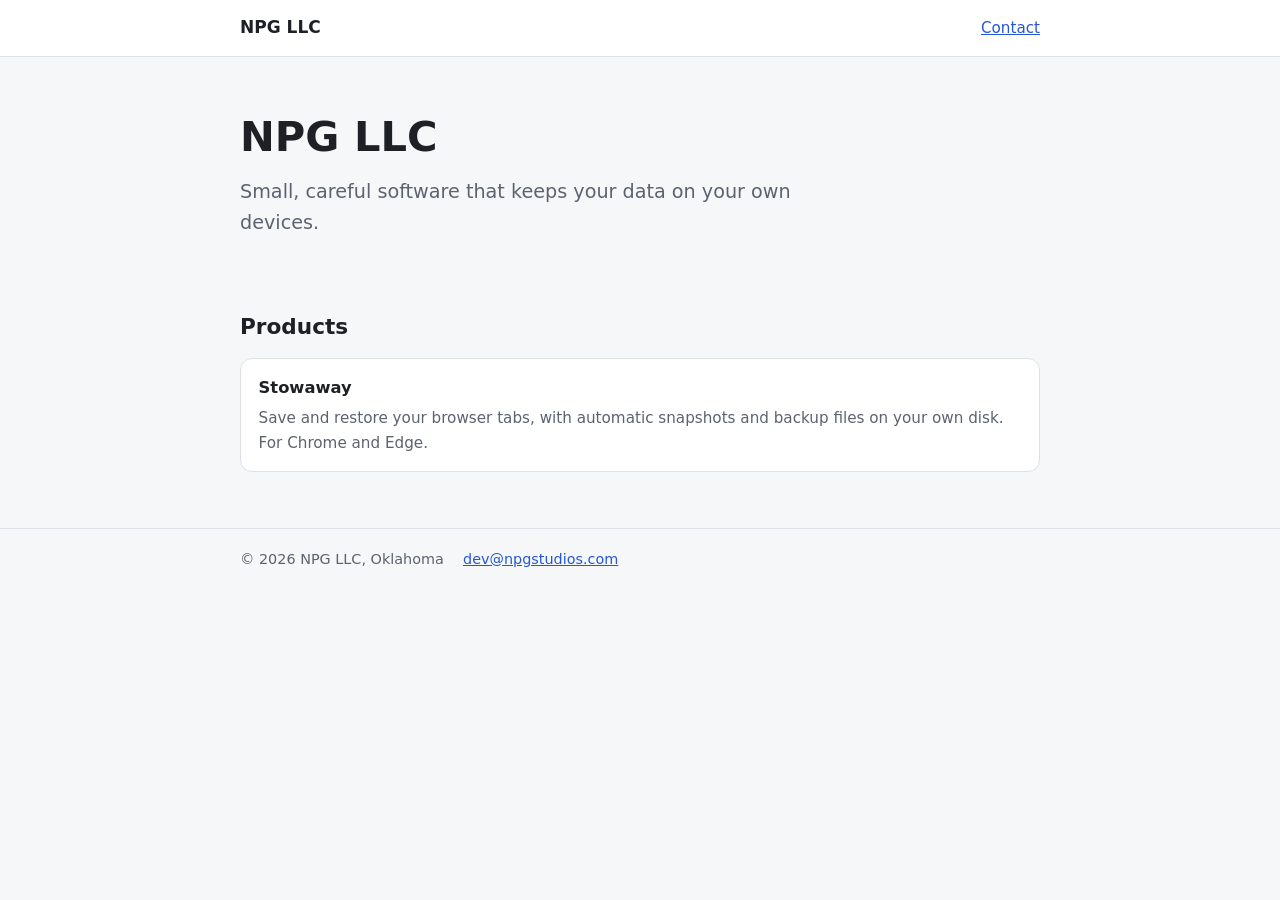
==== index.html @ 5749c26f "Initial site: NPG LLC home and Stowaway page Built from the product repository with npm run site:bui" ====
<!doctype html>
<html lang="en">
<head>
<meta charset="utf-8">
<meta name="viewport" content="width=device-width, initial-scale=1">
<title>NPG LLC</title>
<meta name="description" content="NPG LLC makes small, privacy-respecting browser software.">
<link rel="stylesheet" href="site.css">
</head>
<body>
<header class="site">
  <div class="wrap">
    <a class="brand" href="./">NPG LLC</a>
    <nav><a href="mailto:dev@npgstudios.com">Contact</a></nav>
  </div>
</header>

<main class="wrap">
  <section class="hero">
    <h1>NPG LLC</h1>
    <p class="lede">Small, careful software that keeps your data on your own devices.</p>
  </section>

  <h2>Products</h2>
  <div class="grid">
    <a class="card" href="stowaway/" style="text-decoration: none; color: inherit">
      <h3>Stowaway</h3>
      <p>Save and restore your browser tabs, with automatic snapshots and backup files on your own disk. For Chrome and Edge.</p>
    </a>
  </div>
</main>

<footer class="site">
  <div class="wrap">
    <span>© 2026 NPG LLC, Oklahoma</span>
    <a href="mailto:dev@npgstudios.com">dev@npgstudios.com</a>
  </div>
</footer>
</body>
</html>
---- site.css ----
:root {
  color-scheme: light dark;
  --bg: #f6f7f9;
  --surface: #ffffff;
  --text: #1d2025;
  --muted: #5c6370;
  --border: #dde1e7;
  --accent: #2457d6;
  --accent-soft: #e8eefc;
}

@media (prefers-color-scheme: dark) {
  :root {
    --bg: #15171b;
    --surface: #1d2025;
    --text: #e8eaed;
    --muted: #a2a8b2;
    --border: #343941;
    --accent: #7ea3ff;
    --accent-soft: #24304a;
  }
}

* {
  box-sizing: border-box;
}

body {
  margin: 0;
  background: var(--bg);
  color: var(--text);
  font: 17px/1.6 system-ui, -apple-system, 'Segoe UI', Roboto, sans-serif;
}

a {
  color: var(--accent);
}

.wrap {
  max-width: 52rem;
  margin: 0 auto;
  padding: 0 1rem;
}

header.site {
  border-bottom: 1px solid var(--border);
  background: var(--surface);
}

header.site .wrap {
  display: flex;
  align-items: center;
  justify-content: space-between;
  gap: 1rem;
  padding-top: 0.9rem;
  padding-bottom: 0.9rem;
}

header.site .brand {
  font-weight: 650;
  color: var(--text);
  text-decoration: none;
}

header.site nav {
  display: flex;
  gap: 1rem;
  font-size: 0.95rem;
}

.hero {
  padding: 3.5rem 0 2rem;
}

.hero .title {
  display: flex;
  align-items: center;
  gap: 1rem;
}

.hero img {
  width: 64px;
  height: 64px;
}

h1 {
  font-size: clamp(1.9rem, 5vw, 2.6rem);
  line-height: 1.15;
  margin: 0;
}

.lede {
  font-size: 1.2rem;
  color: var(--muted);
  max-width: 38rem;
  margin: 1rem 0 0;
}

.get {
  margin-top: 1.5rem;
  display: inline-block;
  padding: 0.6rem 1rem;
  border-radius: 10px;
  background: var(--accent-soft);
  color: var(--text);
  font-size: 0.95rem;
}

h2 {
  font-size: 1.35rem;
  margin: 2.5rem 0 0.8rem;
}

.grid {
  display: grid;
  grid-template-columns: repeat(auto-fit, minmax(15rem, 1fr));
  gap: 0.9rem;
}

.card {
  background: var(--surface);
  border: 1px solid var(--border);
  border-radius: 12px;
  padding: 1rem 1.1rem;
}

.card h3 {
  font-size: 1.02rem;
  margin: 0 0 0.35rem;
}

.card p {
  margin: 0;
  color: var(--muted);
  font-size: 0.95rem;
}

.note {
  color: var(--muted);
  font-size: 0.92rem;
}

footer.site {
  margin-top: 3.5rem;
  border-top: 1px solid var(--border);
  padding: 1.2rem 0 2.5rem;
  color: var(--muted);
  font-size: 0.9rem;
}

footer.site .wrap {
  display: flex;
  flex-wrap: wrap;
  gap: 0.4rem 1.2rem;
}
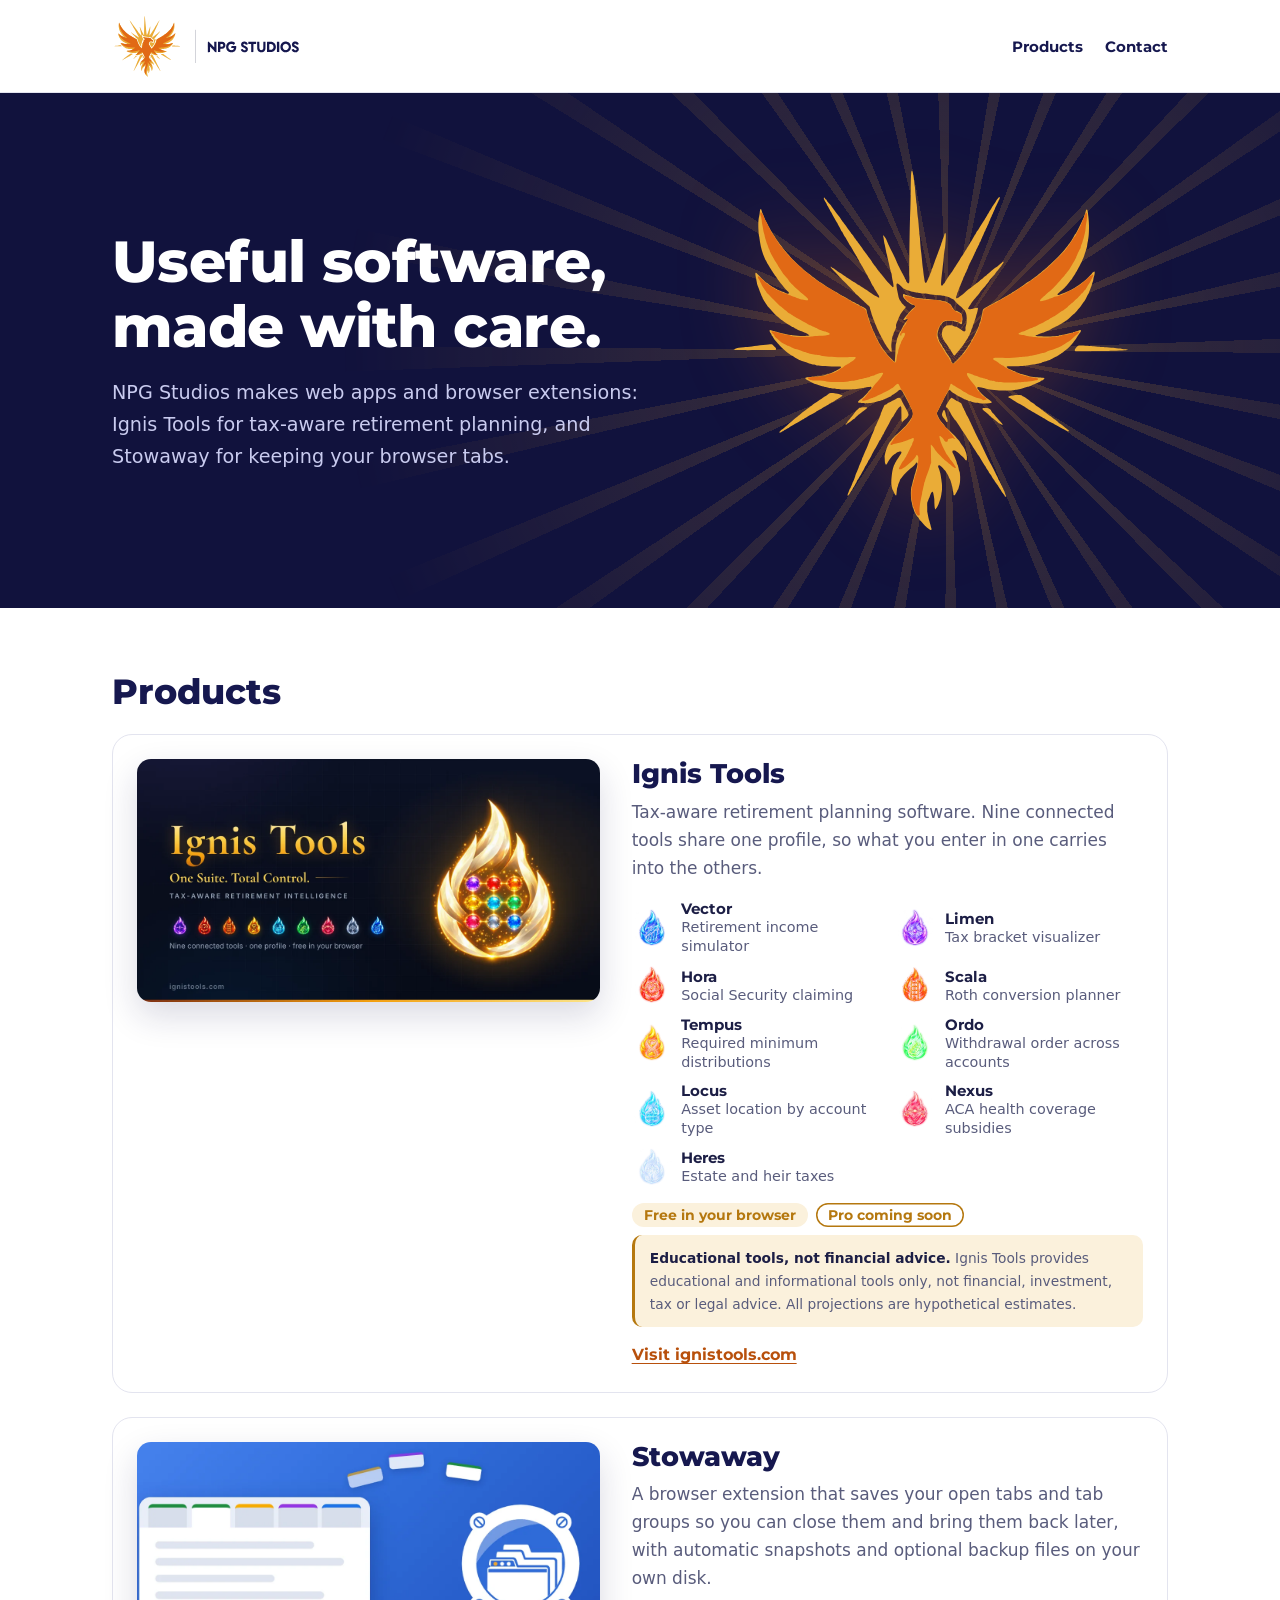
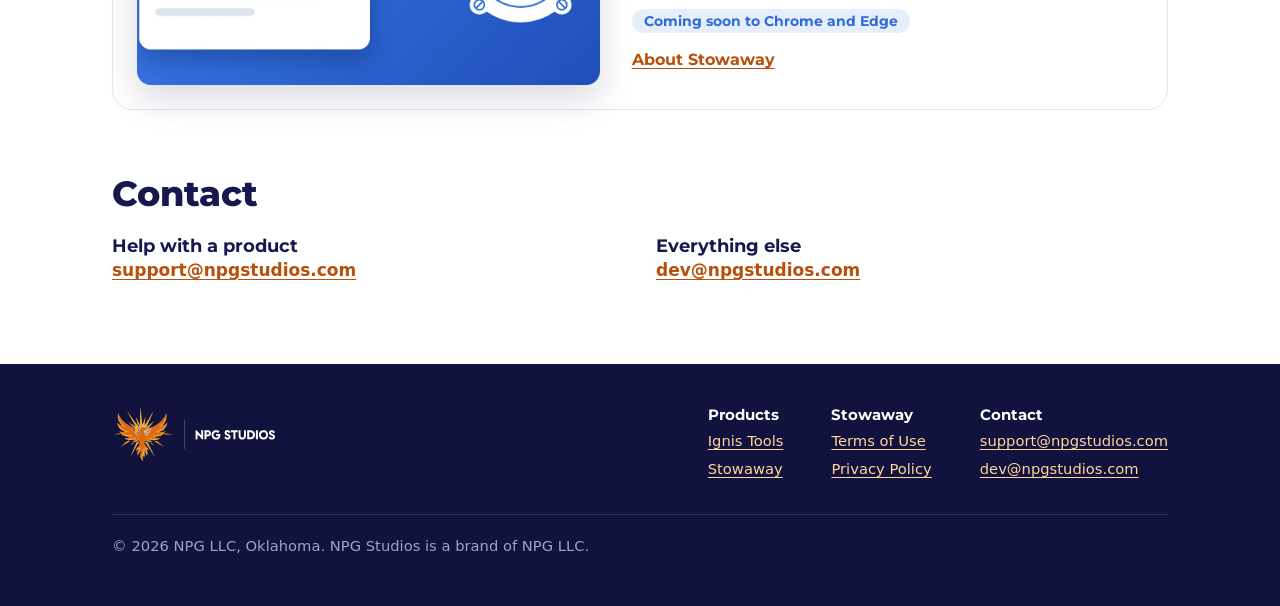
==== commit a618e8ab: "NPG Studios design: logo, theme, Ignis Tools and Stowaway Built from the product repository with npm" ====
--- a/index.html
+++ b/index.html
@@ -3,37 +3,102 @@
 <head>
 <meta charset="utf-8">
 <meta name="viewport" content="width=device-width, initial-scale=1">
-<title>NPG LLC</title>
-<meta name="description" content="NPG LLC makes small, privacy-respecting browser software.">
-<link rel="stylesheet" href="site.css">
+<title>NPG Studios</title>
+<meta name="description" content="NPG Studios makes browser extensions and small apps. The first, Stowaway, saves and restores your browser tabs.">
+<link rel="icon" href="/favicon.svg" type="image/svg+xml">
+<link rel="icon" href="/favicon-32.png" sizes="32x32" type="image/png">
+<link rel="apple-touch-icon" href="/apple-touch-icon.png">
+<link rel="preload" href="/fonts/montserrat-latin-800-normal.woff2" as="font" type="font/woff2" crossorigin>
+<link rel="stylesheet" href="/site.css">
 </head>
 <body>
 <header class="site">
   <div class="wrap">
-    <a class="brand" href="./">NPG LLC</a>
-    <nav><a href="mailto:dev@npgstudios.com">Contact</a></nav>
+    <a class="logo" href="/" aria-label="NPG Studios home">
+      <picture>
+        <source srcset="/assets/npg-studios-logo-reversed.svg" media="(prefers-color-scheme: dark)">
+        <img src="/assets/npg-studios-logo.svg" alt="NPG Studios" width="188" height="64">
+      </picture>
+    </a>
+    <nav aria-label="Main"><a href="#products">Products</a><a href="#contact">Contact</a></nav>
   </div>
 </header>
 
-<main class="wrap">
-  <section class="hero">
-    <h1>NPG LLC</h1>
-    <p class="lede">Small, careful software that keeps your data on your own devices.</p>
+<main>
+  <section class="hero-npg">
+    <div class="wrap">
+      <div>
+        <h1>Useful software, made with care.</h1>
+        <p class="lede">NPG Studios makes web apps and browser extensions: Ignis Tools for tax-aware retirement planning, and Stowaway for keeping your browser tabs.</p>
+      </div>
+      <img class="mark" src="/assets/npg-studios-mark.svg" alt="" width="400" height="371">
+    </div>
   </section>
 
-  <h2>Products</h2>
-  <div class="grid">
-    <a class="card" href="stowaway/" style="text-decoration: none; color: inherit">
-      <h3>Stowaway</h3>
-      <p>Save and restore your browser tabs, with automatic snapshots and backup files on your own disk. For Chrome and Edge.</p>
-    </a>
-  </div>
+  <section class="section" id="products">
+    <div class="wrap">
+      <h2>Products</h2>
+      <ul class="products">
+        <li class="product p-ignis">
+          <a class="media" href="https://ignistools.com" tabindex="-1" aria-hidden="true"><img src="/assets/products/ignis-tools-card.webp" alt="" width="1200" height="630"></a>
+          <div class="info">
+            <h3>Ignis Tools</h3>
+            <p>Tax-aware retirement planning software. Nine connected tools share one profile, so what you enter in one carries into the others.</p>
+            <ul class="tools">
+              <li><img src="/assets/products/ignis/vector.webp" alt="" width="40" height="40"><span><strong>Vector</strong>Retirement income simulator</span></li>
+              <li><img src="/assets/products/ignis/limen.webp" alt="" width="40" height="40"><span><strong>Limen</strong>Tax bracket visualizer</span></li>
+              <li><img src="/assets/products/ignis/hora.webp" alt="" width="40" height="40"><span><strong>Hora</strong>Social Security claiming</span></li>
+              <li><img src="/assets/products/ignis/scala.webp" alt="" width="40" height="40"><span><strong>Scala</strong>Roth conversion planner</span></li>
+              <li><img src="/assets/products/ignis/tempus.webp" alt="" width="40" height="40"><span><strong>Tempus</strong>Required minimum distributions</span></li>
+              <li><img src="/assets/products/ignis/ordo.webp" alt="" width="40" height="40"><span><strong>Ordo</strong>Withdrawal order across accounts</span></li>
+              <li><img src="/assets/products/ignis/locus.webp" alt="" width="40" height="40"><span><strong>Locus</strong>Asset location by account type</span></li>
+              <li><img src="/assets/products/ignis/nexus.webp" alt="" width="40" height="40"><span><strong>Nexus</strong>ACA health coverage subsidies</span></li>
+              <li><img src="/assets/products/ignis/heres.webp" alt="" width="40" height="40"><span><strong>Heres</strong>Estate and heir taxes</span></li>
+            </ul>
+            <p class="badges"><span class="status">Free in your browser</span><span class="status soon">Pro coming soon</span></p>
+            <p class="disclaimer"><strong>Educational tools, not financial advice.</strong> Ignis Tools provides educational and informational tools only, not financial, investment, tax or legal advice. All projections are hypothetical estimates.</p>
+            <a class="go" href="https://ignistools.com">Visit ignistools.com</a>
+          </div>
+        </li>
+        <li class="product p-stowaway">
+          <a class="media" href="/stowaway/" tabindex="-1" aria-hidden="true"><img src="/assets/products/stowaway-card.webp" alt="" width="1200" height="630"></a>
+          <div class="info">
+            <h3>Stowaway</h3>
+            <p>A browser extension that saves your open tabs and tab groups so you can close them and bring them back later, with automatic snapshots and optional backup files on your own disk.</p>
+            <p class="badges"><span class="status">Coming soon to Chrome and Edge</span></p>
+            <a class="go" href="/stowaway/">About Stowaway</a>
+          </div>
+        </li>
+      </ul>
+    </div>
+  </section>
+
+  <section class="section" id="contact">
+    <div class="wrap">
+      <h2>Contact</h2>
+      <div class="contact">
+        <div>
+          <h3>Help with a product</h3>
+          <p><a href="mailto:support@npgstudios.com">support@npgstudios.com</a></p>
+        </div>
+        <div>
+          <h3>Everything else</h3>
+          <p><a href="mailto:dev@npgstudios.com">dev@npgstudios.com</a></p>
+        </div>
+      </div>
+    </div>
+  </section>
 </main>
 
 <footer class="site">
   <div class="wrap">
-    <span>© 2026 NPG LLC, Oklahoma</span>
-    <a href="mailto:dev@npgstudios.com">dev@npgstudios.com</a>
+    <img src="/assets/npg-studios-logo-reversed.svg" alt="NPG Studios" width="164" height="56">
+    <div class="cols">
+      <div><h3>Products</h3><ul><li><a href="https://ignistools.com">Ignis Tools</a></li><li><a href="/stowaway/">Stowaway</a></li></ul></div>
+      <div><h3>Stowaway</h3><ul><li><a href="/stowaway/terms.html">Terms of Use</a></li><li><a href="/stowaway/privacy.html">Privacy Policy</a></li></ul></div>
+      <div><h3>Contact</h3><ul><li><a href="mailto:support@npgstudios.com">support@npgstudios.com</a></li><li><a href="mailto:dev@npgstudios.com">dev@npgstudios.com</a></li></ul></div>
+    </div>
+    <p class="legal">© 2026 NPG LLC, Oklahoma. NPG Studios is a brand of NPG LLC.</p>
   </div>
 </footer>
 </body>
--- a/site.css
+++ b/site.css
@@ -1,155 +1,302 @@
+/* NPG Studios website. Plain CSS, no scripts, nothing loaded from other servers.
+   Colours come from the logo: indigo (wordmark), flame and gold (the phoenix). */
+
+@font-face {
+  font-family: 'Montserrat';
+  font-weight: 700;
+  font-display: swap;
+  src: url('/fonts/montserrat-latin-700-normal.woff2') format('woff2');
+}
+@font-face {
+  font-family: 'Montserrat';
+  font-weight: 800;
+  font-display: swap;
+  src: url('/fonts/montserrat-latin-800-normal.woff2') format('woff2');
+}
+
 :root {
   color-scheme: light dark;
-  --bg: #f6f7f9;
-  --surface: #ffffff;
-  --text: #1d2025;
-  --muted: #5c6370;
-  --border: #dde1e7;
-  --accent: #2457d6;
-  --accent-soft: #e8eefc;
+  --ink: #16184f;          /* wordmark indigo */
+  --flame: #e16915;        /* phoenix orange */
+  --gold: #eaac37;         /* starburst gold */
+  --night: #11123d;        /* hero and dark mode */
+  --bg: #ffffff;
+  --haze: #f4f4fa;
+  --text: #1c1e45;
+  --muted: #595c7c;
+  --line: #e3e4ef;
+  --link: #b8500c;         /* flame darkened for text contrast on white */
+  --display: 'Montserrat', system-ui, sans-serif;
+  --body: system-ui, -apple-system, 'Segoe UI', Roboto, sans-serif;
+  /* product colour, overridden per product page */
+  --product: var(--ink);
+  --product-soft: var(--haze);
 }
 
 @media (prefers-color-scheme: dark) {
   :root {
-    --bg: #15171b;
-    --surface: #1d2025;
-    --text: #e8eaed;
-    --muted: #a2a8b2;
-    --border: #343941;
-    --accent: #7ea3ff;
-    --accent-soft: #24304a;
+    --bg: #0d0e30;
+    --haze: #15174a;
+    --text: #eceefe;
+    --muted: #a9acd4;
+    --line: #2a2d68;
+    --link: #ff9a52;
   }
 }
 
-* {
-  box-sizing: border-box;
-}
+* { box-sizing: border-box; }
+
+html { -webkit-text-size-adjust: 100%; }
 
 body {
   margin: 0;
   background: var(--bg);
   color: var(--text);
-  font: 17px/1.6 system-ui, -apple-system, 'Segoe UI', Roboto, sans-serif;
-}
-
-a {
-  color: var(--accent);
-}
+  font: 17px/1.65 var(--body);
+}
+
+img { max-width: 100%; height: auto; }
+
+a { color: var(--link); text-underline-offset: 0.18em; }
+a:hover { text-decoration-thickness: 2px; }
+:focus-visible { outline: 3px solid var(--gold); outline-offset: 3px; border-radius: 4px; }
 
 .wrap {
-  max-width: 52rem;
+  width: 100%;
+  max-width: 68rem;
   margin: 0 auto;
   padding: 0 1rem;
 }
 
-header.site {
-  border-bottom: 1px solid var(--border);
-  background: var(--surface);
-}
-
+h1, h2, h3 {
+  font-family: var(--display);
+  color: var(--ink);
+  line-height: 1.12;
+  text-wrap: balance;
+  margin: 0;
+}
+@media (prefers-color-scheme: dark) { h1, h2, h3 { color: var(--text); } }
+
+h1 { font-weight: 800; font-size: clamp(2.2rem, 6vw, 3.6rem); letter-spacing: -0.01em; }
+h2 { font-weight: 800; font-size: clamp(1.6rem, 3.4vw, 2.2rem); }
+h3 { font-weight: 700; font-size: 1.15rem; }
+p { margin: 0; }
+
+/* ---------- site header and footer (the NPG Studios frame) ---------- */
+
+header.site { border-bottom: 1px solid var(--line); background: var(--bg); }
 header.site .wrap {
   display: flex;
   align-items: center;
   justify-content: space-between;
   gap: 1rem;
-  padding-top: 0.9rem;
-  padding-bottom: 0.9rem;
-}
-
-header.site .brand {
-  font-weight: 650;
-  color: var(--text);
-  text-decoration: none;
-}
-
-header.site nav {
-  display: flex;
-  gap: 1rem;
-  font-size: 0.95rem;
-}
-
-.hero {
-  padding: 3.5rem 0 2rem;
-}
-
-.hero .title {
-  display: flex;
+  min-height: 92px;
+}
+.logo { display: block; line-height: 0; }
+.logo img { height: 64px; width: auto; }
+header.site nav { display: flex; gap: 1.4rem; font: 700 0.95rem var(--display); }
+header.site nav a { color: var(--ink); text-decoration: none; }
+header.site nav a:hover, header.site nav a[aria-current='page'] { color: var(--flame); }
+@media (prefers-color-scheme: dark) { header.site nav a { color: var(--text); } }
+
+footer.site {
+  margin-top: 5rem;
+  background: var(--night);
+  color: #c9cbef;
+  font-size: 0.92rem;
+  padding: 2.6rem 0 3rem;
+}
+footer.site .wrap { display: grid; grid-template-columns: auto 1fr; gap: 2rem; align-items: start; }
+footer.site img { height: 56px; width: auto; }
+footer.site .cols { display: flex; flex-wrap: wrap; justify-content: flex-end; gap: 1.2rem 3rem; }
+footer.site h3 { color: #ffffff; font-size: 0.95rem; margin-bottom: 0.4rem; }
+footer.site ul { list-style: none; margin: 0; padding: 0; display: grid; gap: 0.25rem; }
+footer.site a { color: #ffd59a; }
+footer.site .legal { grid-column: 1 / -1; border-top: 1px solid rgb(255 255 255 / 0.12); padding-top: 1.2rem; color: #9ea1cf; }
+@media (max-width: 640px) {
+  footer.site .wrap { grid-template-columns: 1fr; }
+  footer.site .cols { justify-content: flex-start; }
+  .logo img { height: 50px; }
+  header.site .wrap { min-height: 76px; }
+  header.site nav { gap: 1rem; }
+}
+
+/* ---------- homepage hero: the phoenix's starburst carried across the band ---------- */
+
+.hero-npg {
+  position: relative;
+  overflow: hidden;
+  background: var(--night);
+  color: #e9eafc;
+  --cx: 74%;
+  --cy: 50%;
+}
+.hero-npg::before {
+  content: '';
+  position: absolute;
+  inset: 0;
+  background: repeating-conic-gradient(from -2deg at var(--cx) var(--cy), rgb(234 172 55 / 0.16) 0deg 2.4deg, transparent 2.4deg 11.25deg);
+  -webkit-mask-image: radial-gradient(circle at var(--cx) var(--cy), #000 0, #000 18%, transparent 62%);
+  mask-image: radial-gradient(circle at var(--cx) var(--cy), #000 0, #000 18%, transparent 62%);
+}
+.hero-npg .wrap {
+  position: relative;
+  display: grid;
+  grid-template-columns: minmax(0, 1.15fr) minmax(0, 1fr);
   align-items: center;
-  gap: 1rem;
-}
-
-.hero img {
-  width: 64px;
-  height: 64px;
-}
-
-h1 {
-  font-size: clamp(1.9rem, 5vw, 2.6rem);
-  line-height: 1.15;
-  margin: 0;
-}
-
-.lede {
-  font-size: 1.2rem;
-  color: var(--muted);
-  max-width: 38rem;
-  margin: 1rem 0 0;
-}
-
-.get {
-  margin-top: 1.5rem;
+  gap: 2rem;
+  padding-top: 4.5rem;
+  padding-bottom: 4.5rem;
+}
+.hero-npg h1 { color: #ffffff; }
+.hero-npg .lede { margin-top: 1.2rem; font-size: 1.2rem; color: #c9cbef; max-width: 34rem; }
+.hero-npg .mark { justify-self: center; width: min(100%, 25rem); filter: drop-shadow(0 0 40px rgb(225 105 21 / 0.35)); }
+@media (max-width: 760px) {
+  .hero-npg { --cx: 50%; --cy: 28%; }
+  .hero-npg .wrap { grid-template-columns: 1fr; padding-top: 2.5rem; padding-bottom: 3rem; }
+  .hero-npg .mark { order: -1; width: min(70%, 16rem); }
+}
+
+/* ---------- sections ---------- */
+
+.section { padding-top: 4rem; }
+.section > .wrap > h2 { margin-bottom: 1.4rem; }
+.lede { font-size: 1.15rem; color: var(--muted); max-width: 40rem; }
+
+/* product list on the homepage: one card per product, its own image and colours */
+.products { list-style: none; margin: 0; padding: 0; display: grid; gap: 1.5rem; }
+.product {
+  display: grid;
+  grid-template-columns: minmax(0, 0.95fr) minmax(0, 1.05fr);
+  gap: 2rem;
+  align-items: start;
+  padding: 1.5rem;
+  border: 1px solid var(--line);
+  border-radius: 20px;
+  background: var(--bg);
+}
+.product .media { display: block; line-height: 0; border-radius: 14px; overflow: hidden; box-shadow: 0 14px 34px rgb(22 24 79 / 0.16); }
+.product .media img { width: 100%; height: auto; }
+.product h3 { font-size: 1.7rem; font-weight: 800; }
+.product .info > p { color: var(--muted); margin-top: 0.5rem; max-width: 36rem; }
+.product .info > p.badges { display: flex; flex-wrap: wrap; gap: 0.5rem; margin-top: 1rem; }
+.product .go { display: inline-block; margin-top: 1.1rem; font: 700 1rem var(--display); }
+@media (max-width: 760px) {
+  .product { grid-template-columns: 1fr; gap: 1.2rem; padding: 1rem; }
+}
+
+.tools {
+  list-style: none;
+  margin: 1.1rem 0 0;
+  padding: 0;
+  display: grid;
+  grid-template-columns: repeat(auto-fill, minmax(13rem, 1fr));
+  gap: 0.6rem 1rem;
+}
+.tools li { display: flex; align-items: center; gap: 0.6rem; font-size: 0.9rem; line-height: 1.3; color: var(--muted); }
+.tools img { width: 40px; height: 40px; flex: none; }
+.tools strong { display: block; color: var(--text); font: 700 0.95rem var(--display); }
+
+.disclaimer {
+  font-size: 0.86rem;
+  padding: 0.75rem 0.95rem;
+  border-radius: 10px;
+  background: var(--product-soft);
+  border-left: 3px solid var(--product);
+}
+.disclaimer strong { color: var(--text); }
+
+.p-ignis { --product: #b5780f; --product-soft: #fbf1dc; }
+@media (prefers-color-scheme: dark) {
+  .p-ignis { --product: #f2b33d; --product-soft: #2a2312; }
+}
+
+.status {
   display: inline-block;
-  padding: 0.6rem 1rem;
-  border-radius: 10px;
-  background: var(--accent-soft);
-  color: var(--text);
-  font-size: 0.95rem;
-}
-
-h2 {
-  font-size: 1.35rem;
-  margin: 2.5rem 0 0.8rem;
-}
-
-.grid {
-  display: grid;
-  grid-template-columns: repeat(auto-fit, minmax(15rem, 1fr));
-  gap: 0.9rem;
-}
-
-.card {
-  background: var(--surface);
-  border: 1px solid var(--border);
-  border-radius: 12px;
-  padding: 1rem 1.1rem;
-}
-
-.card h3 {
-  font-size: 1.02rem;
-  margin: 0 0 0.35rem;
-}
-
-.card p {
-  margin: 0;
-  color: var(--muted);
-  font-size: 0.95rem;
-}
-
-.note {
-  color: var(--muted);
-  font-size: 0.92rem;
-}
-
-footer.site {
-  margin-top: 3.5rem;
-  border-top: 1px solid var(--border);
-  padding: 1.2rem 0 2.5rem;
-  color: var(--muted);
-  font-size: 0.9rem;
-}
-
-footer.site .wrap {
-  display: flex;
-  flex-wrap: wrap;
-  gap: 0.4rem 1.2rem;
-}
+  padding: 0.25rem 0.75rem;
+  border-radius: 999px;
+  background: var(--product-soft);
+  color: var(--product);
+  font: 700 0.85rem var(--display);
+}
+
+.contact { display: grid; grid-template-columns: repeat(auto-fit, minmax(16rem, 1fr)); gap: 1rem 2rem; }
+.contact p { color: var(--muted); }
+.contact a { font-weight: 600; }
+
+/* ---------- product pages ---------- */
+
+.p-stowaway {
+  --product: #2f6bd8;
+  --product-deep: #1f4fb0;
+  --product-soft: #e6eefc;
+  --product-accent: #f5a524;
+}
+@media (prefers-color-scheme: dark) {
+  .p-stowaway { --product: #8fb2ff; --product-soft: #1b2a55; }
+}
+
+.hero-product { background: var(--product-deep, var(--product)); color: #ffffff; overflow: hidden; }
+.p-stowaway .hero-product { background: linear-gradient(160deg, #3a77e2, #1f4fb0 70%); }
+.hero-product .wrap {
+  display: grid;
+  grid-template-columns: minmax(0, 1.2fr) minmax(0, 0.8fr);
+  gap: 2.5rem;
+  align-items: center;
+  padding-top: 4rem;
+  padding-bottom: 4rem;
+}
+.hero-product .name { display: flex; align-items: center; gap: 0.8rem; font: 800 1.4rem var(--display); }
+.hero-product .name img { width: 56px; height: 56px; }
+.hero-product h1 { color: #ffffff; margin-top: 1.4rem; }
+.hero-product .lede { color: #dfe8fd; margin-top: 1.2rem; }
+.hero-product .status { background: var(--product-accent); color: #1d1b10; margin-top: 1.6rem; }
+.status.soon { background: transparent; box-shadow: inset 0 0 0 1.5px var(--product); }
+.hero-product .shot { justify-self: center; width: min(100%, 24rem); border-radius: 16px; box-shadow: 0 30px 60px rgb(8 20 60 / 0.4); }
+@media (max-width: 760px) {
+  .hero-product .wrap { grid-template-columns: 1fr; padding-top: 2.5rem; }
+  .hero-product .shot { width: min(100%, 20rem); }
+}
+
+/* features: each one paired with a real screenshot */
+.feature {
+  display: grid;
+  grid-template-columns: minmax(0, 0.85fr) minmax(0, 1.15fr);
+  gap: 2.5rem;
+  align-items: center;
+  padding: 2.5rem 0;
+  border-top: 1px solid var(--line);
+}
+.feature:first-of-type { border-top: 0; }
+.feature:nth-of-type(even) .text { order: 2; }
+.feature h3 { font-size: 1.5rem; font-weight: 800; }
+.feature p { color: var(--muted); margin-top: 0.7rem; }
+.feature figure { margin: 0; }
+.feature img { display: block; border: 1px solid var(--line); border-radius: 12px; box-shadow: 0 16px 40px rgb(22 24 79 / 0.12); }
+@media (max-width: 760px) {
+  .feature { grid-template-columns: 1fr; gap: 1.2rem; }
+  .feature:nth-of-type(even) .text { order: 0; }
+}
+
+.also { columns: 2 18rem; column-gap: 2.5rem; padding: 0; margin: 0; list-style: none; }
+.also li { break-inside: avoid; padding: 0.55rem 0 0.55rem 1.4rem; position: relative; color: var(--muted); }
+.also li::before { content: ''; position: absolute; left: 0; top: 1.05rem; width: 0.55rem; height: 0.55rem; border-radius: 50%; background: var(--product-accent, var(--flame)); }
+.also strong { color: var(--text); }
+
+.panel {
+  background: var(--product-soft);
+  border-radius: 18px;
+  padding: 2.2rem 2.4rem;
+}
+.panel h2 { color: var(--product); }
+.panel p { margin-top: 0.9rem; max-width: 46rem; }
+@media (prefers-color-scheme: dark) { .panel h2 { color: var(--text); } }
+
+.note { color: var(--muted); font-size: 0.9rem; margin-top: 3rem; }
+
+/* placeholder pages (legal documents not yet published) */
+.placeholder { padding-top: 4.5rem; padding-bottom: 1rem; }
+.placeholder .lede { margin-top: 1rem; }
+.placeholder p + p { margin-top: 0.8rem; }
+
+@media (prefers-reduced-motion: reduce) { * { scroll-behavior: auto !important; } }
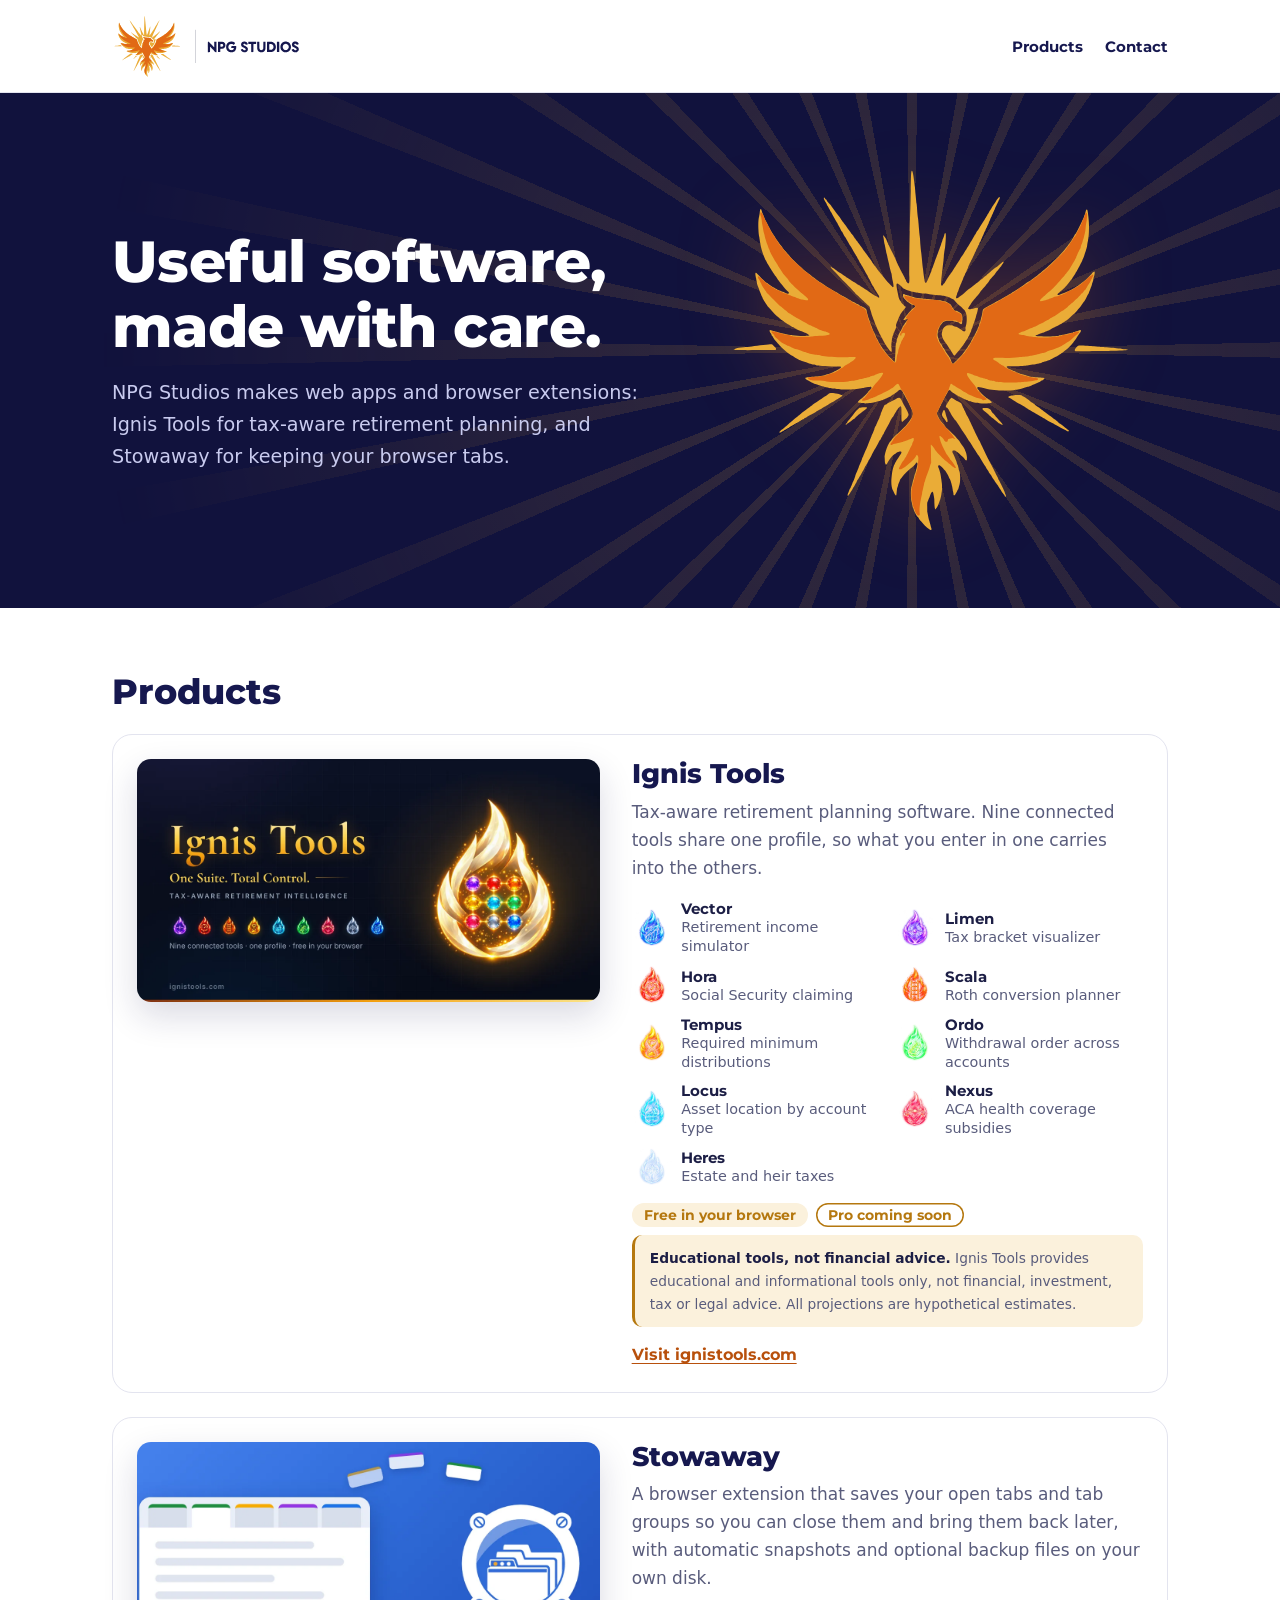
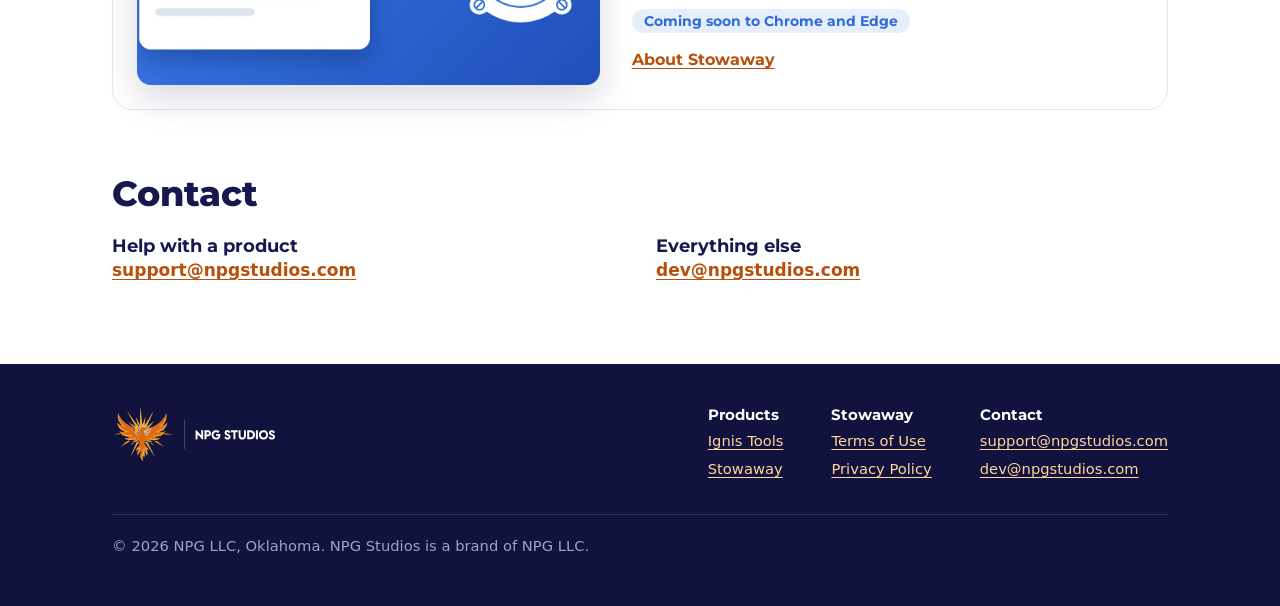
==== commit 72236225: "Centre the hero rays on the phoenix (source fe93b3e) Co-Authored-By: Claude Opus 5.5 <noreply@anthro" ====
--- a/index.html
+++ b/index.html
@@ -31,7 +31,7 @@
         <h1>Useful software, made with care.</h1>
         <p class="lede">NPG Studios makes web apps and browser extensions: Ignis Tools for tax-aware retirement planning, and Stowaway for keeping your browser tabs.</p>
       </div>
-      <img class="mark" src="/assets/npg-studios-mark.svg" alt="" width="400" height="371">
+      <div class="burst"><img class="mark" src="/assets/npg-studios-mark.svg" alt="" width="400" height="371"></div>
     </div>
   </section>
 
--- a/site.css
+++ b/site.css
@@ -125,19 +125,10 @@
 
 .hero-npg {
   position: relative;
+  isolation: isolate;
   overflow: hidden;
   background: var(--night);
   color: #e9eafc;
-  --cx: 74%;
-  --cy: 50%;
-}
-.hero-npg::before {
-  content: '';
-  position: absolute;
-  inset: 0;
-  background: repeating-conic-gradient(from -2deg at var(--cx) var(--cy), rgb(234 172 55 / 0.16) 0deg 2.4deg, transparent 2.4deg 11.25deg);
-  -webkit-mask-image: radial-gradient(circle at var(--cx) var(--cy), #000 0, #000 18%, transparent 62%);
-  mask-image: radial-gradient(circle at var(--cx) var(--cy), #000 0, #000 18%, transparent 62%);
 }
 .hero-npg .wrap {
   position: relative;
@@ -150,11 +141,27 @@
 }
 .hero-npg h1 { color: #ffffff; }
 .hero-npg .lede { margin-top: 1.2rem; font-size: 1.2rem; color: #c9cbef; max-width: 34rem; }
-.hero-npg .mark { justify-self: center; width: min(100%, 25rem); filter: drop-shadow(0 0 40px rgb(225 105 21 / 0.35)); }
+/* The rays behind the phoenix start from the centre of its own starburst
+   (45.5% across, 49.7% down the mark), so they line up at any screen width. */
+.hero-npg .burst { position: relative; justify-self: center; width: min(100%, 25rem); }
+.hero-npg .burst::before {
+  content: '';
+  position: absolute;
+  left: 45.5%;
+  top: 49.7%;
+  width: 3400px;
+  height: 3400px;
+  transform: translate(-50%, -50%);
+  z-index: -1;
+  pointer-events: none;
+  background: repeating-conic-gradient(from -1.2deg, rgb(234 172 55 / 0.16) 0deg 2.4deg, transparent 2.4deg 11.25deg);
+  -webkit-mask-image: radial-gradient(circle, #000 0, #000 5%, transparent 34%);
+  mask-image: radial-gradient(circle, #000 0, #000 5%, transparent 34%);
+}
+.hero-npg .mark { display: block; width: 100%; filter: drop-shadow(0 0 40px rgb(225 105 21 / 0.35)); }
 @media (max-width: 760px) {
-  .hero-npg { --cx: 50%; --cy: 28%; }
   .hero-npg .wrap { grid-template-columns: 1fr; padding-top: 2.5rem; padding-bottom: 3rem; }
-  .hero-npg .mark { order: -1; width: min(70%, 16rem); }
+  .hero-npg .burst { order: -1; width: min(70%, 16rem); }
 }
 
 /* ---------- sections ---------- */
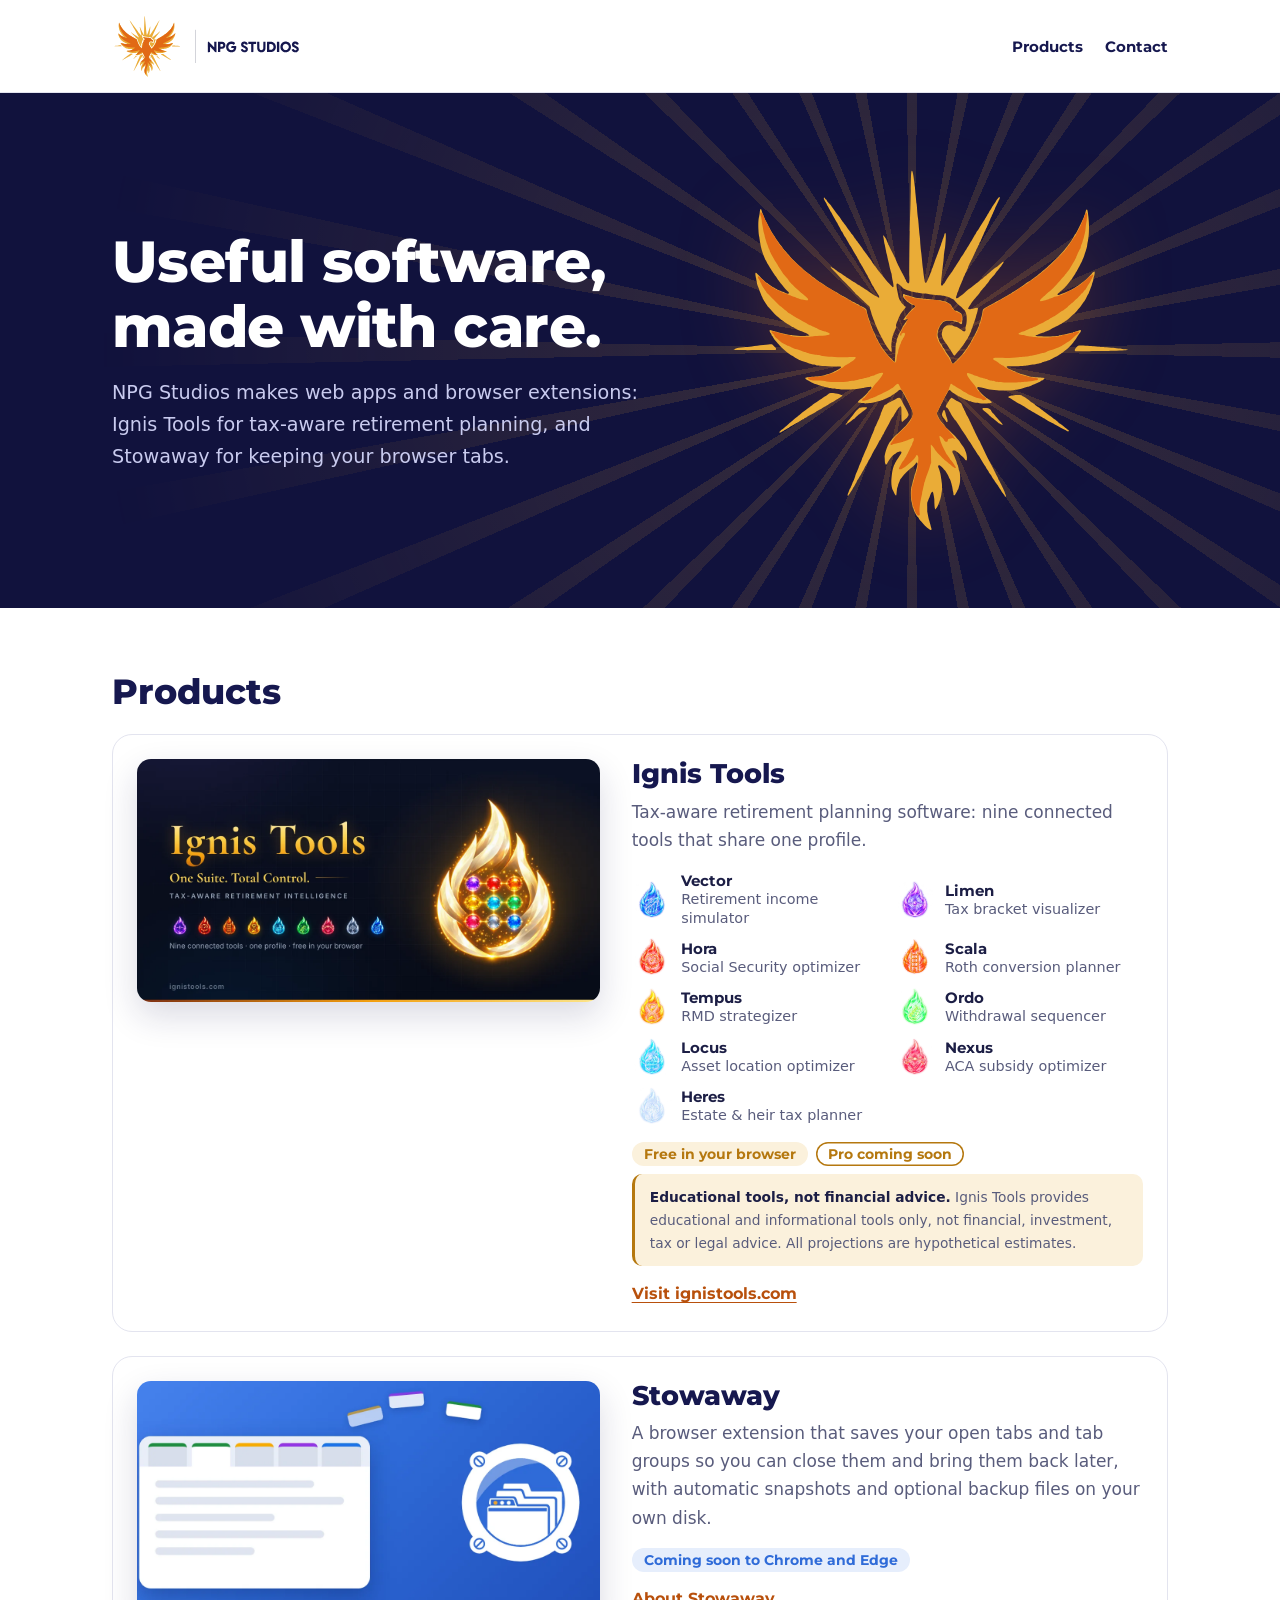
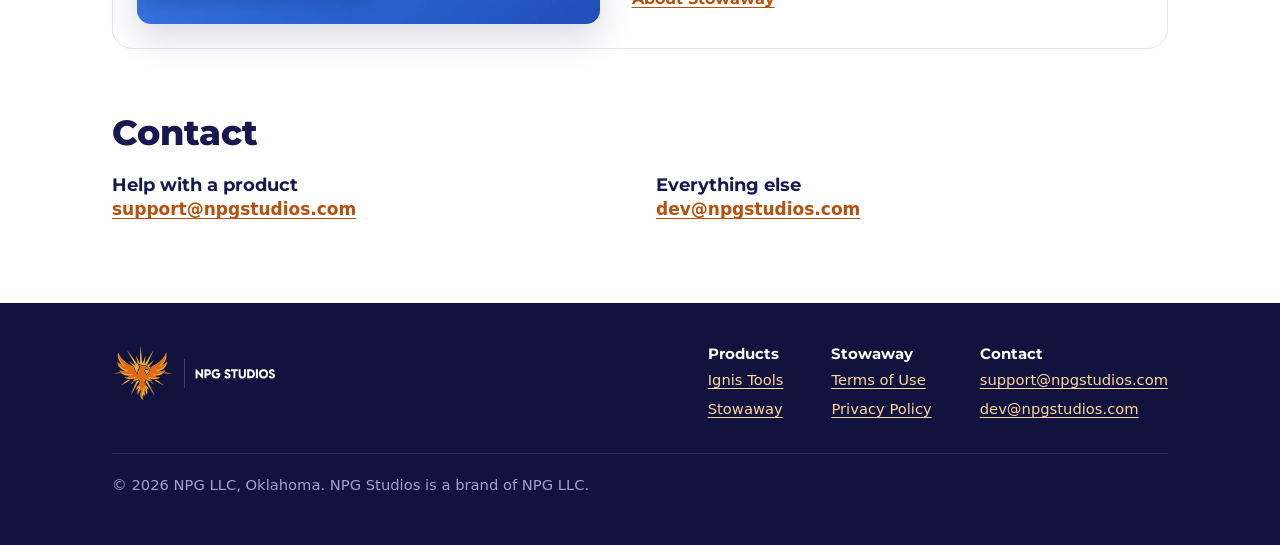
==== commit 7bf26f36: "Accurate claims: backups, data, Ignis wording (source 385b9b7) Co-Authored-By: Claude Opus 5.5 <nore" ====
--- a/index.html
+++ b/index.html
@@ -43,17 +43,17 @@
           <a class="media" href="https://ignistools.com" tabindex="-1" aria-hidden="true"><img src="/assets/products/ignis-tools-card.webp" alt="" width="1200" height="630"></a>
           <div class="info">
             <h3>Ignis Tools</h3>
-            <p>Tax-aware retirement planning software. Nine connected tools share one profile, so what you enter in one carries into the others.</p>
+            <p>Tax-aware retirement planning software: nine connected tools that share one profile.</p>
             <ul class="tools">
               <li><img src="/assets/products/ignis/vector.webp" alt="" width="40" height="40"><span><strong>Vector</strong>Retirement income simulator</span></li>
               <li><img src="/assets/products/ignis/limen.webp" alt="" width="40" height="40"><span><strong>Limen</strong>Tax bracket visualizer</span></li>
-              <li><img src="/assets/products/ignis/hora.webp" alt="" width="40" height="40"><span><strong>Hora</strong>Social Security claiming</span></li>
+              <li><img src="/assets/products/ignis/hora.webp" alt="" width="40" height="40"><span><strong>Hora</strong>Social Security optimizer</span></li>
               <li><img src="/assets/products/ignis/scala.webp" alt="" width="40" height="40"><span><strong>Scala</strong>Roth conversion planner</span></li>
-              <li><img src="/assets/products/ignis/tempus.webp" alt="" width="40" height="40"><span><strong>Tempus</strong>Required minimum distributions</span></li>
-              <li><img src="/assets/products/ignis/ordo.webp" alt="" width="40" height="40"><span><strong>Ordo</strong>Withdrawal order across accounts</span></li>
-              <li><img src="/assets/products/ignis/locus.webp" alt="" width="40" height="40"><span><strong>Locus</strong>Asset location by account type</span></li>
-              <li><img src="/assets/products/ignis/nexus.webp" alt="" width="40" height="40"><span><strong>Nexus</strong>ACA health coverage subsidies</span></li>
-              <li><img src="/assets/products/ignis/heres.webp" alt="" width="40" height="40"><span><strong>Heres</strong>Estate and heir taxes</span></li>
+              <li><img src="/assets/products/ignis/tempus.webp" alt="" width="40" height="40"><span><strong>Tempus</strong>RMD strategizer</span></li>
+              <li><img src="/assets/products/ignis/ordo.webp" alt="" width="40" height="40"><span><strong>Ordo</strong>Withdrawal sequencer</span></li>
+              <li><img src="/assets/products/ignis/locus.webp" alt="" width="40" height="40"><span><strong>Locus</strong>Asset location optimizer</span></li>
+              <li><img src="/assets/products/ignis/nexus.webp" alt="" width="40" height="40"><span><strong>Nexus</strong>ACA subsidy optimizer</span></li>
+              <li><img src="/assets/products/ignis/heres.webp" alt="" width="40" height="40"><span><strong>Heres</strong>Estate &amp; heir tax planner</span></li>
             </ul>
             <p class="badges"><span class="status">Free in your browser</span><span class="status soon">Pro coming soon</span></p>
             <p class="disclaimer"><strong>Educational tools, not financial advice.</strong> Ignis Tools provides educational and informational tools only, not financial, investment, tax or legal advice. All projections are hypothetical estimates.</p>
